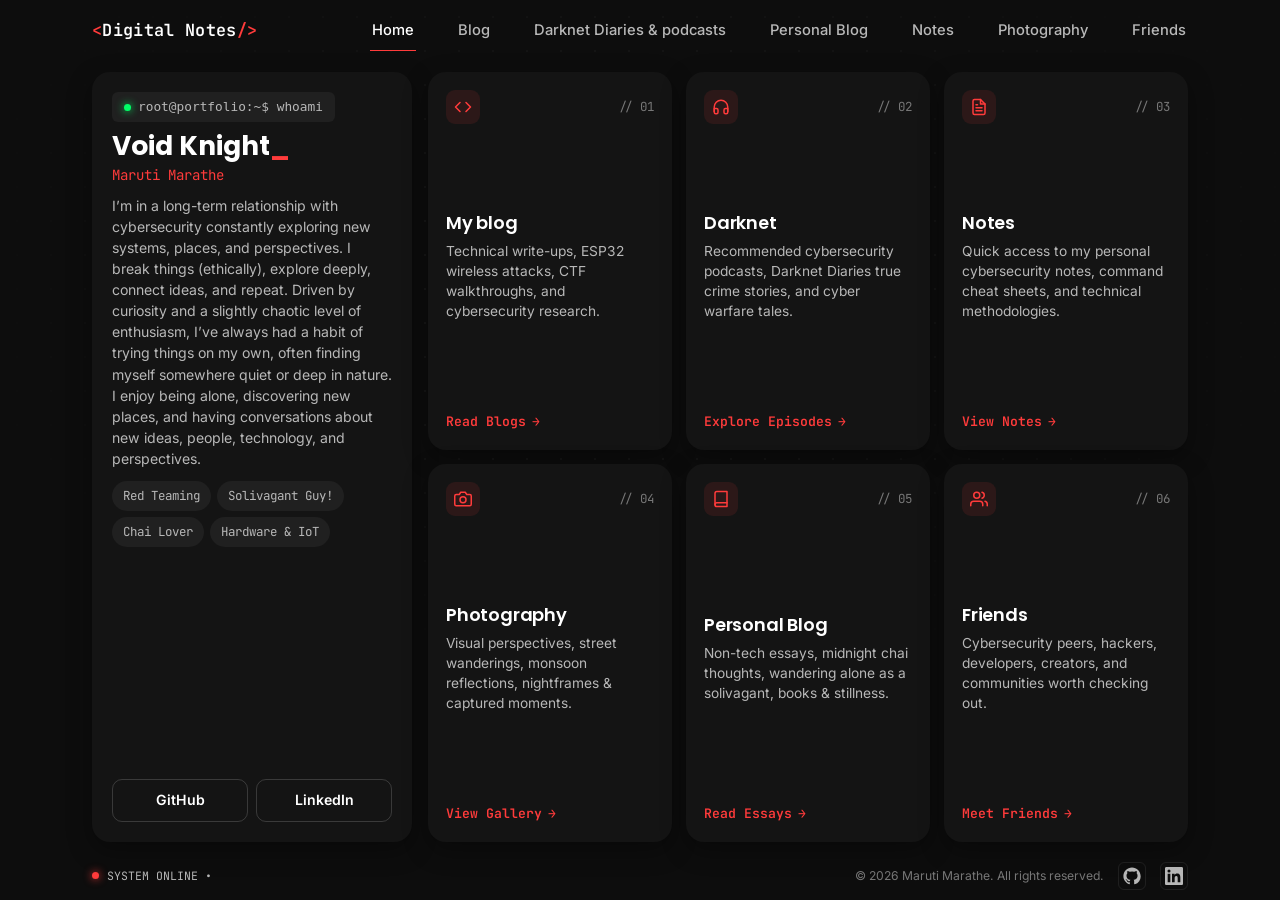
==== index.html @ 3e1dd5df "Initial portfolio" ====
<!DOCTYPE html>
<html lang="en">
<head>
  <meta charset="UTF-8">
  <meta name="viewport" content="width=device-width, initial-scale=1.0">
  <title>Digital Notes | Void Knight</title>
  <meta name="description" content="Personal portfolio & dashboard — cybersecurity, red teaming, IoT, photography, and essays.">

  <!-- Fonts -->
  <link rel="preconnect" href="https://fonts.googleapis.com">
  <link rel="preconnect" href="https://fonts.gstatic.com" crossorigin>
  <link href="https://fonts.googleapis.com/css2?family=Poppins:wght@500;600;700&family=Inter:wght@300;400;500;600;700&family=JetBrains+Mono:wght@400;500;600&display=swap" rel="stylesheet">

  <link rel="stylesheet" href="style.css">
</head>
<body class="dashboard-viewport">

  <!-- BACKGROUND SUBTLE PATTERN -->
  <div class="hero-grid-bg" aria-hidden="true"></div>

  <!-- ===================== NAVIGATION ===================== -->
  <header class="navbar" id="navbar">
    <div class="container nav-inner">
      <a href="index.html" class="logo">
        <span class="logo-bracket">&lt;</span>Digital Notes<span class="logo-bracket">/&gt;</span>
      </a>

      <button class="nav-toggle" id="navToggle" aria-label="Toggle navigation menu" aria-expanded="false" aria-controls="navLinks">
        <span></span>
        <span></span>
        <span></span>
      </button>

      <nav class="nav-links" id="navLinks">
        <a href="index.html" class="nav-link active">Home</a>
        <a href="Blog/blogs.html" class="nav-link">Blog</a>
        <a href="Blog/dark.html" class="nav-link">Darknet Diaries & podcasts</a>
        <a href="Blog/personal.html" class="nav-link">Personal Blog</a>
        <a href="Notes/notes.html" class="nav-link">Notes</a>
        <a href="Photography/photography.html" class="nav-link">Photography</a>
        <a href="Friends/friends.html" class="nav-link">Friends</a>
      </nav>
    </div>
  </header>

  <!-- ===================== MAIN CONTENT ===================== -->
  <main class="container dashboard-main-content">
    <div class="dashboard-grid">

      <!-- ===================== LEFT: ABOUT ME CARD ===================== -->
      <aside class="intro-card fade-in">
        <div class="intro-top">
          <div class="terminal-badge">
            <span class="status-dot"></span>
            <code>root@portfolio:~$ whoami</code>
          </div>
          <h1 class="intro-name">Void Knight<span class="cursor" aria-hidden="true">_</span></h1>
          <p class="intro-subtitle">Maruti Marathe</p>

          <p class="intro-bio">
          I’m in a long-term relationship with cybersecurity constantly exploring new systems, places, and perspectives. I break things (ethically), explore deeply, connect ideas, and repeat. Driven by curiosity and a slightly chaotic level of enthusiasm, I’ve always had a habit of trying things on my own, often finding myself somewhere quiet or deep in nature. I enjoy being alone, discovering new places, and having conversations about new ideas, people, technology, and perspectives.

          </p>

          <ul class="interest-tags" aria-label="Areas of interest">
            <li>Red Teaming</li>
            <li>Solivagant Guy!</li>
            <li>Chai Lover</li>
            <li>Hardware &amp; IoT</li>
          </ul>
        </div>

        <div class="intro-bottom">
          <div class="hero-buttons">
            <a href="https://github.com/V8night" target="_blank" rel="noopener noreferrer" class="btn btn-outline btn-small" aria-label="GitHub">
              GitHub
            </a>
            <a href="https://www.linkedin.com/in/maruti15/" target="_blank" rel="noopener noreferrer" class="btn btn-outline btn-small" aria-label="LinkedIn">
              LinkedIn
            </a>
          </div>
        </div>
      </aside>

      <!-- ===================== RIGHT: 6 BENTO CARDS ===================== -->
      <section class="bento-grid" aria-label="Dashboard sections">

        <!-- CARD 1: My blog -->
        <a href="Blog/blogs.html" class="bento-card fade-in">
          <div class="card-header-bar">
            <div class="card-icon-wrap">
              <svg viewBox="0 0 24 24" width="20" height="20" fill="none" stroke="currentColor" stroke-width="2" stroke-linecap="round" stroke-linejoin="round">
                <polyline points="16 18 22 12 16 6"></polyline>
                <polyline points="8 6 2 12 8 18"></polyline>
              </svg>
            </div>
            <span class="card-badge">// 01</span>
          </div>
          <div class="card-content-area">
            <h2 class="card-title">My blog</h2>
            <p class="card-desc">
              Technical write-ups, ESP32 wireless attacks, CTF walkthroughs, and cybersecurity research.
            </p>
          </div>
          <div class="card-action-bar">
            <span class="card-action-link">Read Blogs <span>&rarr;</span></span>
          </div>
        </a>

        <!-- CARD 2: Darknet -->
        <a href="Blog/dark.html" class="bento-card fade-in">
          <div class="card-header-bar">
            <div class="card-icon-wrap">
              <svg viewBox="0 0 24 24" width="20" height="20" fill="none" stroke="currentColor" stroke-width="2" stroke-linecap="round" stroke-linejoin="round">
                <path d="M3 18v-6a9 9 0 0 1 18 0v6"></path>
                <path d="M21 19a2 2 0 0 1-2 2h-1a2 2 0 0 1-2-2v-3a2 2 0 0 1 2-2h3zM3 19a2 2 0 0 0 2 2h1a2 2 0 0 0 2-2v-3a2 2 0 0 0-2-2H3z"></path>
              </svg>
            </div>
            <span class="card-badge">// 02</span>
          </div>
          <div class="card-content-area">
            <h2 class="card-title">Darknet</h2>
            <p class="card-desc">
              Recommended cybersecurity podcasts, Darknet Diaries true crime stories, and cyber warfare tales.
            </p>
          </div>
          <div class="card-action-bar">
            <span class="card-action-link">Explore Episodes <span>&rarr;</span></span>
          </div>
        </a>

        <!-- CARD 3: Notes -->
        <a href="Notes/notes.html" class="bento-card fade-in">
          <div class="card-header-bar">
            <div class="card-icon-wrap">
              <svg viewBox="0 0 24 24" width="20" height="20" fill="none" stroke="currentColor" stroke-width="2" stroke-linecap="round" stroke-linejoin="round">
                <path d="M14 2H6a2 2 0 0 0-2 2v16a2 2 0 0 0 2 2h12a2 2 0 0 0 2-2V8z"></path>
                <polyline points="14 2 14 8 20 8"></polyline>
                <line x1="16" y1="13" x2="8" y2="13"></line>
                <line x1="16" y1="17" x2="8" y2="17"></line>
                <polyline points="10 9 9 9 8 9"></polyline>
              </svg>
            </div>
            <span class="card-badge">// 03</span>
          </div>
          <div class="card-content-area">
            <h2 class="card-title">Notes</h2>
            <p class="card-desc">
              Quick access to my personal cybersecurity notes, command cheat sheets, and technical methodologies.
            </p>
          </div>
          <div class="card-action-bar">
            <span class="card-action-link">View Notes <span>&rarr;</span></span>
          </div>
        </a>

        <!-- CARD 4: My photo graphy page -->
        <a href="Photography/photography.html" class="bento-card fade-in">
          <div class="card-header-bar">
            <div class="card-icon-wrap">
              <svg viewBox="0 0 24 24" width="20" height="20" fill="none" stroke="currentColor" stroke-width="2" stroke-linecap="round" stroke-linejoin="round">
                <path d="M23 19a2 2 0 0 1-2 2H3a2 2 0 0 1-2-2V8a2 2 0 0 1 2-2h4l2-3h6l2 3h4a2 2 0 0 1 2 2z"></path>
                <circle cx="12" cy="13" r="4"></circle>
              </svg>
            </div>
            <span class="card-badge">// 04</span>
          </div>
          <div class="card-content-area">
            <h2 class="card-title">Photography</h2>
            <p class="card-desc">
              Visual perspectives, street wanderings, monsoon reflections, nightframes &amp; captured moments.
            </p>
          </div>
          <div class="card-action-bar">
            <span class="card-action-link">View Gallery <span>&rarr;</span></span>
          </div>
        </a>

        <!-- CARD 5: personal Blogs non tehc -->
        <a href="Blog/personal.html" class="bento-card fade-in">
          <div class="card-header-bar">
            <div class="card-icon-wrap">
              <svg viewBox="0 0 24 24" width="20" height="20" fill="none" stroke="currentColor" stroke-width="2" stroke-linecap="round" stroke-linejoin="round">
                <path d="M4 19.5A2.5 2.5 0 0 1 6.5 17H20"></path>
                <path d="M6.5 2H20v20H6.5A2.5 2.5 0 0 1 4 19.5v-15A2.5 2.5 0 0 1 6.5 2z"></path>
              </svg>
            </div>
            <span class="card-badge">// 05</span>
          </div>
          <div class="card-content-area">
            <h2 class="card-title">Personal Blog</h2>
            <p class="card-desc">
              Non-tech essays, midnight chai thoughts, wandering alone as a solivagant, books &amp; stillness.
            </p>
          </div>
          <div class="card-action-bar">
            <span class="card-action-link">Read Essays <span>&rarr;</span></span>
          </div>
        </a>

        <!-- CARD 6: Friends -->
        <a href="Friends/friends.html" class="bento-card fade-in">
          <div class="card-header-bar">
            <div class="card-icon-wrap">
              <svg viewBox="0 0 24 24" width="20" height="20" fill="none" stroke="currentColor" stroke-width="2" stroke-linecap="round" stroke-linejoin="round">
                <path d="M17 21v-2a4 4 0 0 0-4-4H5a4 4 0 0 0-4 4v2"></path>
                <circle cx="9" cy="7" r="4"></circle>
                <path d="M23 21v-2a4 4 0 0 0-3-3.87"></path>
                <path d="M16 3.13a4 4 0 0 1 0 7.75"></path>
              </svg>
            </div>
            <span class="card-badge">// 06</span>
          </div>
          <div class="card-content-area">
            <h2 class="card-title">Friends</h2>
            <p class="card-desc">
              Cybersecurity peers, hackers, developers, creators, and communities worth checking out.
            </p>
          </div>
          <div class="card-action-bar">
            <span class="card-action-link">Meet Friends <span>&rarr;</span></span>
          </div>
        </a>

      </section>

    </div>
  </main>

  <!-- ===================== FOOTER ===================== -->
  <footer class="footer">
    <div class="container footer-inner">
      <div class="footer-status-left">
        <span class="status-indicator"></span>
        <span class="status-text">SYSTEM ONLINE &bull; </span>
      </div>

      <div class="footer-status-right">
        <p class="footer-copy">&copy; <span id="year"></span> Maruti Marathe. All rights reserved.</p>
        <div class="footer-socials">
          <a href="https://github.com/V8night" target="_blank" rel="noopener noreferrer" class="social-icon" aria-label="GitHub">
            <svg viewBox="0 0 24 24" width="18" height="18" fill="currentColor" aria-hidden="true">
              <path d="M12 .5C5.73.5.5 5.73.5 12c0 5.09 3.29 9.4 7.86 10.93.58.1.79-.25.79-.56 0-.28-.01-1.02-.02-2-3.2.7-3.88-1.54-3.88-1.54-.53-1.33-1.29-1.68-1.29-1.68-1.05-.72.08-.71.08-.71 1.17.08 1.78 1.2 1.78 1.2 1.03 1.77 2.71 1.26 3.37.96.1-.75.4-1.26.73-1.55-2.56-.29-5.25-1.28-5.25-5.69 0-1.26.45-2.29 1.18-3.09-.12-.29-.51-1.46.11-3.05 0 0 .97-.31 3.18 1.18a11 11 0 0 1 5.79 0c2.2-1.49 3.17-1.18 3.17-1.18.63 1.59.24 2.76.12 3.05.74.8 1.18 1.83 1.18 3.09 0 4.42-2.7 5.4-5.27 5.68.42.36.78 1.08.78 2.17 0 1.57-.01 2.83-.01 3.22 0 .31.21.67.8.56A10.51 10.51 0 0 0 23.5 12C23.5 5.73 18.27.5 12 .5z"/>
            </svg>
          </a>
          <a href="https://www.linkedin.com/in/maruti15/" target="_blank" rel="noopener noreferrer" class="social-icon" aria-label="LinkedIn">
            <svg viewBox="0 0 24 24" width="18" height="18" fill="currentColor" aria-hidden="true">
              <path d="M20.45 20.45h-3.55v-5.57c0-1.33-.02-3.04-1.85-3.04-1.86 0-2.15 1.45-2.15 2.94v5.67H9.35V9h3.41v1.56h.05c.47-.9 1.63-1.85 3.36-1.85 3.6 0 4.27 2.37 4.27 5.45v6.29zM5.34 7.43a2.06 2.06 0 1 1 0-4.12 2.06 2.06 0 0 1 0 4.12zM7.12 20.45H3.56V9h3.56v11.45zM22.22 0H1.77C.79 0 0 .77 0 1.73v20.54C0 23.23.79 24 1.77 24h20.45c.98 0 1.78-.77 1.78-1.73V1.73C24 .77 23.2 0 22.22 0z"/>
            </svg>
          </a>
        </div>
      </div>
    </div>
  </footer>

  <script src="script.js"></script>
</body>
</html>
---- style.css ----
/* =========================================================
   VOIDSEC PORTFOLIO
   Main stylesheet
========================================================= */

:root {
  --bg: #0d0d0d;
  --bg-secondary: #151515;
  --bg-card: #181818;

  --accent: #ff3b3b;
  --accent-soft: rgba(255, 59, 59, 0.14);

  --text: #ffffff;
  --text-secondary: #b8b8b8;
  --text-muted: #777777;

  --border: rgba(255, 255, 255, 0.08);
  --border-strong: rgba(255, 255, 255, 0.16);

  --font-display: "Poppins", sans-serif;
  --font-body: "Inter", -apple-system, BlinkMacSystemFont, "Segoe UI", Roboto, sans-serif;
  --font-mono: "JetBrains Mono", monospace;

  --radius-sm: 10px;
  --radius-md: 14px;
  --radius-lg: 18px;

  --container-width: 1160px;

  --transition: 300ms cubic-bezier(0.4, 0, 0.2, 1);

  --shadow-soft: 0 10px 40px rgba(0, 0, 0, 0.45);
}


/* =========================================================
   RESET
========================================================= */

* {
  box-sizing: border-box;
  margin: 0;
  padding: 0;
}

html {
  scroll-behavior: smooth;
}

body {
  min-height: 100vh;

  background: var(--bg);
  color: var(--text);

  font-family: var(--font-body);
  line-height: 1.6;

  -webkit-font-smoothing: antialiased;
  overflow-x: hidden;
}

img {
  display: block;
  max-width: 100%;
}

a {
  color: inherit;
  text-decoration: none;
}

button {
  font: inherit;
}

ul {
  list-style: none;
}

::selection {
  background: var(--accent);
  color: #ffffff;
}


/* =========================================================
   CONTAINER
========================================================= */

.container {
  width: 100%;
  max-width: var(--container-width);

  margin: 0 auto;
  padding: 0 32px;
}


/* =========================================================
   FOCUS
========================================================= */

:focus-visible {
  outline: 2px solid var(--accent);
  outline-offset: 3px;
}


/* =========================================================
   FADE IN
========================================================= */

.fade-in {
  opacity: 0;
  transform: translateY(24px);

  transition:
    opacity 700ms ease,
    transform 700ms ease;
}

.fade-in.visible {
  opacity: 1;
  transform: translateY(0);
}


/* =========================================================
   BUTTONS
========================================================= */

.btn {
  display: inline-flex;

  align-items: center;
  justify-content: center;

  gap: 8px;

  padding: 13px 26px;

  border: 1px solid transparent;
  border-radius: var(--radius-sm);

  font-family: var(--font-body);
  font-size: 0.95rem;
  font-weight: 600;

  cursor: pointer;
  white-space: nowrap;

  transition:
    transform var(--transition),
    background var(--transition),
    border-color var(--transition),
    color var(--transition),
    box-shadow var(--transition);
}

.btn-primary {
  background: var(--accent);
  color: #ffffff;
}

.btn-primary:hover {
  transform: translateY(-2px);

  box-shadow:
    0 6px 24px rgba(255, 59, 59, 0.45),
    0 0 24px rgba(255, 59, 59, 0.20);
}

.btn-outline {
  background: transparent;
  color: var(--text);

  border-color: var(--border-strong);
}

.btn-outline:hover {
  color: var(--accent);
  border-color: var(--accent);

  transform: translateY(-2px);

  box-shadow: 0 0 18px rgba(255, 59, 59, 0.18);
}

.btn-large {
  padding: 16px 34px;
  font-size: 1rem;
}

.btn-small {
  padding: 9px 18px;
  font-size: 0.85rem;
}


/* =========================================================
   NAVBAR
========================================================= */

.navbar {
  position: fixed;

  top: 0;
  left: 0;

  width: 100%;

  z-index: 1000;

  background: transparent;

  border-bottom: 1px solid transparent;

  transition:
    background var(--transition),
    border-color var(--transition),
    backdrop-filter var(--transition);
}

.navbar.scrolled {
  background: rgba(13, 13, 13, 0.85);

  backdrop-filter: blur(14px) saturate(140%);
  -webkit-backdrop-filter: blur(14px) saturate(140%);

  border-bottom: none;
}

.nav-inner {
  width: 100%;
  max-width: var(--container-width);

  margin: 0 auto;

  padding: 13px 32px;

  display: flex;
  align-items: center;
  justify-content: space-between;
}

.logo {
  font-family: var(--font-mono);

  font-size: 1.05rem;
  font-weight: 600;

  letter-spacing: 0.02em;
}

.logo-bracket {
  color: var(--accent);
}

.nav-links {
  display: flex;
  align-items: center;

  gap: 40px;
}

.nav-link {
  position: relative;

  padding: 6px 2px;

  color: var(--text-secondary);

  font-size: 0.92rem;
  font-weight: 500;

  transition: color var(--transition);
}

.nav-link::after {
  content: "";

  position: absolute;

  left: 0;
  bottom: -2px;

  width: 0;
  height: 1px;

  background: var(--accent);

  transition: width var(--transition);
}

.nav-link:hover,
.nav-link.active {
  color: var(--text);
}

.nav-link:hover::after,
.nav-link.active::after {
  width: 100%;
}


/* =========================================================
   MOBILE NAVIGATION
========================================================= */

.nav-toggle {
  display: none;

  width: 36px;
  height: 36px;

  flex-direction: column;
  align-items: center;
  justify-content: center;

  gap: 5px;

  background: transparent;

  border: 1px solid var(--border);
  border-radius: 8px;

  cursor: pointer;
}

.nav-toggle span {
  width: 16px;
  height: 2px;

  background: var(--text);

  transition:
    transform var(--transition),
    opacity var(--transition);
}

.nav-toggle.open span:nth-child(1) {
  transform: translateY(7px) rotate(45deg);
}

.nav-toggle.open span:nth-child(2) {
  opacity: 0;
}

.nav-toggle.open span:nth-child(3) {
  transform: translateY(-7px) rotate(-45deg);
}


/* =========================================================
   HERO
========================================================= */

.hero {
  position: relative;

  min-height: 100vh;

  display: flex;
  align-items: center;

  padding: 140px 0 100px;

  overflow: hidden;
}

.hero-grid-bg {
  position: absolute;

  inset: 0;

  background-image:
    radial-gradient(
      var(--border) 1px,
      transparent 1px
    );

  background-size: 34px 34px;

  mask-image:
    radial-gradient(
      ellipse 70% 60% at 50% 30%,
      black 20%,
      transparent 80%
    );

  opacity: 0.6;

  pointer-events: none;
}

.hero-inner {
  position: relative;

  display: grid;

  grid-template-columns: 1.1fr 0.9fr;

  align-items: center;

  gap: 64px;
}

.eyebrow {
  margin-bottom: 18px;

  color: var(--accent);

  font-family: var(--font-mono);
  font-size: 0.9rem;

  letter-spacing: 0.04em;
}

.hero-name {
  margin-bottom: 22px;

  font-family: var(--font-display);

  font-size: clamp(2.4rem, 5vw, 3.6rem);

  font-weight: 700;

  line-height: 1.1;
}

.cursor {
  display: inline-block;

  color: var(--accent);

  animation: blink 1s steps(1) infinite;
}

@keyframes blink {
  0%,
  49% {
    opacity: 1;
  }

  50%,
  100% {
    opacity: 0;
  }
}

.hero-about {
  max-width: 560px;

  margin-bottom: 30px;

  color: var(--text-secondary);

  font-size: 1.05rem;
}

.interest-tags {
  display: flex;

  flex-wrap: wrap;

  gap: 10px;

  margin-bottom: 38px;
}

.interest-tags li {
  padding: 7px 14px;

  background: var(--bg-secondary);

  border: 1px solid var(--border);
  border-radius: 999px;

  color: var(--text-secondary);

  font-family: var(--font-mono);
  font-size: 0.8rem;

  transition:
    border-color var(--transition),
    color var(--transition),
    transform var(--transition);
}

.interest-tags li:hover {
  color: var(--text);

  border-color: var(--accent);

  transform: translateY(-2px);
}

.hero-buttons {
  display: flex;

  flex-wrap: wrap;

  gap: 14px;
}


/* =========================================================
   PROFILE CARD
========================================================= */

.profile-card {
  position: relative;

  width: 100%;

  aspect-ratio: 4 / 5;

  overflow: hidden;

  background: var(--bg-secondary);

  border: 1px solid var(--border);
  border-radius: var(--radius-lg);

  box-shadow: var(--shadow-soft);
}

.profile-img {
  width: 100%;
  height: 100%;

  object-fit: cover;

  transition: transform 500ms ease;
}

.profile-card:hover .profile-img {
  transform: scale(1.06);
}

.profile-overlay {
  position: absolute;

  inset: 0;

  display: flex;

  align-items: flex-end;
  justify-content: center;

  padding-bottom: 40px;

  background:
    linear-gradient(
      180deg,
      rgba(13, 13, 13, 0) 30%,
      rgba(13, 13, 13, 0.88) 100%
    );

  opacity: 0;

  transition: opacity var(--transition);
}

.profile-card:hover .profile-overlay {
  opacity: 1;
}

.profile-overlay .btn {
  transform: translateY(12px);

  transition: transform var(--transition);
}

.profile-card:hover .profile-overlay .btn {
  transform: translateY(0);
}

.profile-frame-tag {
  position: absolute;

  top: 16px;
  left: 16px;

  padding: 5px 10px;

  background: rgba(13, 13, 13, 0.6);

  border: 1px solid var(--border);
  border-radius: 6px;

  color: var(--text-secondary);

  font-family: var(--font-mono);
  font-size: 0.72rem;

  backdrop-filter: blur(6px);
}


/* =========================================================
   SECTIONS
========================================================= */

.section {
  padding: 120px 0;

  border-top: 1px solid var(--border);
}

.section-eyebrow {
  margin-bottom: 12px;

  color: var(--accent);

  font-family: var(--font-mono);

  font-size: 0.85rem;
}

.section-heading {
  margin-bottom: 12px;

  font-family: var(--font-display);

  font-size: clamp(1.9rem, 3.4vw, 2.6rem);

  font-weight: 600;

  line-height: 1.2;
}

.section-subtitle {
  max-width: 560px;

  margin-bottom: 56px;

  color: var(--text-secondary);

  font-size: 1.02rem;
}


/* =========================================================
   CARD GRID
========================================================= */

.card-grid {
  display: grid;

  gap: 26px;
}

.card-grid.two-col {
  grid-template-columns: repeat(2, 1fr);
}


/* =========================================================
   BLOG CARDS
========================================================= */

.card {
  padding: 36px;

  background:
    linear-gradient(
      160deg,
      var(--bg-secondary),
      rgba(21, 21, 21, 0.6)
    );

  border: 1px solid var(--border);
  border-radius: var(--radius-lg);

  backdrop-filter: blur(10px);

  transition:
    transform var(--transition),
    border-color var(--transition),
    box-shadow var(--transition);
}

.card:hover {
  transform: translateY(-6px);

  border-color: var(--border-strong);

  box-shadow: var(--shadow-soft);
}

.card-body {
  display: flex;

  flex-direction: column;

  align-items: flex-start;
}

.card-title {
  margin-bottom: 14px;

  font-family: var(--font-display);

  font-size: 1.3rem;
  font-weight: 600;
}

.card-desc {
  margin-bottom: 26px;

  color: var(--text-secondary);
}

.card-desc.large {
  max-width: 460px;

  font-size: 1.05rem;
}


/* =========================================================
   NOTES
========================================================= */

.notes-card {
  display: flex;

  align-items: center;
  justify-content: space-between;

  flex-wrap: wrap;

  gap: 40px;

  padding: 52px;

  background:
    linear-gradient(
      135deg,
      var(--bg-secondary),
      rgba(255, 59, 59, 0.06)
    );

  border: 1px solid var(--border);
  border-radius: var(--radius-lg);

  transition:
    border-color var(--transition),
    transform var(--transition);
}

.notes-card:hover {
  border-color: var(--border-strong);

  transform: translateY(-4px);
}

.notes-card-text {
  flex: 1;
}

.notes-mono {
  margin-bottom: 14px;

  color: var(--accent);

  font-family: var(--font-mono);

  font-size: 0.85rem;
}


/* =========================================================
   FRIENDS
========================================================= */

.friends-grid {
  display: grid;
  grid-template-columns: repeat(5, minmax(0, 1fr));
  gap: 16px;
}

.friend-card {
  display: flex;
  flex-direction: column;
  align-items: center;
  padding: 32px 24px;
  text-align: center;
  background: var(--bg-secondary);
  border: 1px solid var(--border);
  border-radius: var(--radius-lg);
  transition:
    transform var(--transition),
    border-color var(--transition),
    box-shadow var(--transition);
}

.friend-card:hover {
  transform: translateY(-6px);
  border-color: var(--accent);
  box-shadow:
    0 10px 30px rgba(255, 59, 59, 0.12);
}

.friend-avatar {
  width: 92px;
  height: 92px;
  margin: 0 auto 18px;
  object-fit: cover;
  border: 2px solid var(--border);
  border-radius: 50%;
  transition: transform var(--transition);
}

.friend-card:hover .friend-avatar {
  transform: scale(1.08);
}

.friend-name {
  margin-bottom: 8px;
  font-family: var(--font-display);
  font-size: 1.1rem;
  font-weight: 600;
}

.friend-desc {
  flex-grow: 1;
  min-height: 48px;
  margin-bottom: 24px;
  color: var(--text-secondary);
  font-size: 0.88rem;
  line-height: 1.5;
}

.friend-card .btn {
  margin-top: auto;
  border-radius: 999px;
  border: 1px solid var(--accent);
  color: var(--accent);
  padding: 8px 24px;
  font-size: 0.88rem;
  transition:
    background var(--transition),
    color var(--transition),
    transform var(--transition),
    box-shadow var(--transition);
}

.friend-card .btn:hover {
  background: var(--accent);
  color: #ffffff;
  transform: translateY(-2px);
  box-shadow: 0 4px 18px rgba(255, 59, 59, 0.35);
}


/* =========================================================
   FOOTER
========================================================= */

.footer {
  padding: 36px 0;
  border-top: none;
}

.footer-inner {
  display: flex;

  align-items: center;
  justify-content: space-between;

  flex-wrap: wrap;

  gap: 16px;
}

.footer-copy {
  color: var(--text-secondary);

  font-family: var(--font-mono);

  font-size: 0.85rem;
}

.footer-socials {
  display: flex;

  gap: 14px;
}

.social-icon {
  width: 38px;
  height: 38px;

  display: flex;

  align-items: center;
  justify-content: center;

  color: var(--text-secondary);

  border: 1px solid var(--border);
  border-radius: 50%;

  transition:
    color var(--transition),
    border-color var(--transition),
    transform var(--transition);
}

.social-icon:hover {
  color: var(--accent);

  border-color: var(--accent);

  transform: translateY(-3px);
}


/* =========================================================
   SCROLL TO TOP
========================================================= */

.scroll-top-btn {
  position: fixed;

  right: 24px;
  bottom: 24px;

  width: 44px;
  height: 44px;

  display: flex;

  align-items: center;
  justify-content: center;

  z-index: 900;

  background: rgba(21, 21, 21, 0.85);

  border: 1px solid var(--border);
  border-radius: 50%;

  color: var(--text);

  cursor: pointer;

  opacity: 0;
  visibility: hidden;

  transform: translateY(10px);

  backdrop-filter: blur(8px);

  transition:
    opacity var(--transition),
    visibility var(--transition),
    transform var(--transition),
    border-color var(--transition),
    color var(--transition);
}

.scroll-top-btn.show {
  opacity: 1;

  visibility: visible;

  transform: translateY(0);
}

.scroll-top-btn:hover {
  color: var(--accent);

  border-color: var(--accent);
}


/* =========================================================
   RESPONSIVE
========================================================= */

@media (max-width: 960px) {

  .hero-inner {
    grid-template-columns: 1fr;

    gap: 50px;
  }

  .hero-right {
    order: -1;

    width: 100%;
    max-width: 380px;

    margin: 0 auto;
  }

  .card-grid.two-col {
    grid-template-columns: 1fr;
  }

  .friends-grid {
    grid-template-columns: repeat(2, minmax(0, 1fr));
  }
}


/* =========================================================
   TABLET / MOBILE NAV
========================================================= */

@media (max-width: 720px) {

  .nav-toggle {
    display: flex;
  }

  .nav-links {
    position: absolute;

    top: 100%;
    left: 0;
    right: 0;

    display: flex;

    flex-direction: column;
    align-items: flex-start;

    gap: 0;

    max-height: 0;

    overflow: hidden;

    background: rgba(13, 13, 13, 0.96);

    border-bottom: 1px solid var(--border);

    backdrop-filter: blur(14px);

    transition: max-height var(--transition);
  }

  .nav-links.open {
    max-height: 420px;
  }

  .nav-links li {
    width: 100%;
  }

  .nav-link {
    display: block;

    width: 100%;

    padding: 16px 32px;
  }

  .nav-link::after {
    display: none;
  }

  .section {
    padding: 90px 0;
  }

  .notes-card {
    padding: 36px 26px;

    flex-direction: column;

    align-items: flex-start;
  }

  .friends-grid {
    grid-template-columns: repeat(2, minmax(0, 1fr));
  }
}


/* =========================================================
   SMALL MOBILE
========================================================= */

@media (max-width: 560px) {

  .container {
    padding: 0 20px;
  }

  .nav-inner {
    padding: 16px 20px;
  }

  .hero {
    padding: 120px 0 70px;
  }

  .hero-name {
    font-size: 2.4rem;
  }

  .hero-about {
    font-size: 0.98rem;
  }

  .hero-buttons {
    flex-direction: column;

    align-items: stretch;
  }

  .hero-buttons .btn {
    width: 100%;
  }

  .card {
    padding: 28px 22px;
  }

  .notes-card {
    padding: 30px 22px;
  }

  .friends-grid {
    grid-template-columns: 1fr;
  }

  .friend-card {
    width: 100%;
  }

  .footer-inner {
    flex-direction: column;

    align-items: flex-start;
  }
}


/* =========================================================
   REDUCED MOTION
========================================================= */

@media (prefers-reduced-motion: reduce) {

  *,
  *::before,
  *::after {
    animation-duration: 0.001ms !important;

    animation-iteration-count: 1 !important;

    transition-duration: 0.001ms !important;

    scroll-behavior: auto !important;
  }

}

/* =========================================================
   DASHBOARD & BENTO GRID (SINGLE-PAGE VIEWPORT)
========================================================= */

body.dashboard-viewport {
  min-height: 100vh;
  min-height: 100dvh;
  display: flex;
  flex-direction: column;
  overflow-x: hidden;
}

.dashboard-main-content {
  flex: 1 1 auto;
  min-height: 0;
  padding-top: 72px;
  padding-bottom: 12px;
  display: flex;
  flex-direction: column;
  justify-content: center;
}

.dashboard-grid {
  display: grid;
  grid-template-columns: 320px 1fr;
  gap: 16px;
  align-items: stretch;
  flex: 1 1 auto;
  min-height: 0;
}

/* INTRO CARD (LEFT) - NO BORDER */
.intro-card {
  background: #141414;
  border: none;
  border-radius: var(--radius-lg);
  padding: 20px 20px;
  display: flex;
  flex-direction: column;
  justify-content: space-between;
  gap: 10px;
  position: relative;
  overflow: hidden;
  box-shadow: 0 8px 24px rgba(0, 0, 0, 0.35);
  height: 100%;
  min-height: 0;
}

.terminal-badge {
  display: inline-flex;
  align-items: center;
  gap: 7px;
  background: rgba(255, 255, 255, 0.05);
  border: none;
  border-radius: 6px;
  padding: 5px 12px;
  font-family: var(--font-mono);
  font-size: 0.8rem;
  color: var(--text-secondary);
  margin-bottom: 8px;
}

.status-dot {
  width: 7px;
  height: 7px;
  border-radius: 50%;
  background: #00ff66;
  box-shadow: 0 0 8px #00ff66;
}

.intro-name {
  font-family: var(--font-display);
  font-size: 1.65rem;
  font-weight: 700;
  line-height: 1.2;
  margin-bottom: 2px;
}

.intro-subtitle {
  color: var(--accent);
  font-family: var(--font-mono);
  font-size: 0.88rem;
  margin-bottom: 8px;
}

.intro-bio {
  font-family: var(--font-body);
  color: var(--text-secondary);
  font-size: 0.88rem;
  line-height: 1.5;
  margin-bottom: 12px;
}

.intro-card .interest-tags {
  display: flex;
  flex-wrap: wrap;
  gap: 6px;
  margin-bottom: 8px;
}

.intro-card .interest-tags li {
  padding: 5px 11px;
  background: rgba(255, 255, 255, 0.05);
  border: none;
  border-radius: 999px;
  font-size: 0.78rem;
  font-family: var(--font-mono);
  color: var(--text-secondary);
  transition: var(--transition);
}

.intro-card .interest-tags li:hover {
  background: rgba(255, 255, 255, 0.1);
  color: #ffffff;
}

.intro-card .hero-buttons {
  display: flex;
  flex-wrap: wrap;
  gap: 8px;
}

.intro-card .hero-buttons .btn {
  flex: 1 1 calc(50% - 4px);
  min-width: 80px;
  font-size: 0.88rem;
  font-weight: 600;
  padding: 9px 12px;
}

.intro-card .hero-buttons .btn.btn-primary {
  flex: 1 1 100%;
  width: 100%;
}

/* BENTO GRID (RIGHT: 2x3) - NO BORDER */
.bento-grid {
  display: grid;
  grid-template-columns: repeat(3, 1fr);
  grid-template-rows: repeat(2, 1fr);
  gap: 14px;
  height: 100%;
  min-height: 0;
}

.bento-card {
  background: #141414;
  border: none;
  border-radius: var(--radius-lg);
  padding: 18px 18px;
  display: flex;
  flex-direction: column;
  justify-content: space-between;
  transition:
    transform var(--transition),
    background var(--transition),
    box-shadow var(--transition);
  text-decoration: none;
  color: inherit;
  cursor: pointer;
  position: relative;
  overflow: hidden;
  box-shadow: 0 8px 24px rgba(0, 0, 0, 0.35);
  height: 100%;
  min-height: 0;
}

.bento-card:hover {
  transform: translateY(-4px);
  background: #1c1c1c;
  box-shadow:
    0 14px 30px rgba(0, 0, 0, 0.55),
    0 4px 14px rgba(255, 59, 59, 0.12);
}

.card-header-bar {
  display: flex;
  justify-content: space-between;
  align-items: center;
  margin-bottom: 8px;
}

.card-icon-wrap {
  width: 34px;
  height: 34px;
  border-radius: 9px;
  background: rgba(255, 59, 59, 0.1);
  border: none;
  display: flex;
  align-items: center;
  justify-content: center;
  color: var(--accent);
  transition: var(--transition);
}

.card-icon-wrap svg {
  width: 18px;
  height: 18px;
}

.bento-card:hover .card-icon-wrap {
  background: var(--accent);
  color: #ffffff;
  transform: scale(1.05);
  box-shadow: 0 3px 12px rgba(255, 59, 59, 0.4);
}

.card-badge {
  font-family: var(--font-mono);
  font-size: 0.78rem;
  color: var(--text-muted);
}

.card-content-area {
  flex-grow: 1;
  display: flex;
  flex-direction: column;
  justify-content: center;
  min-height: 0;
}

.card-title {
  font-family: var(--font-display);
  font-size: 1.12rem;
  font-weight: 600;
  margin-bottom: 4px;
  color: var(--text);
  letter-spacing: -0.2px;
}

.card-desc {
  font-family: var(--font-body);
  font-size: 0.86rem;
  color: var(--text-secondary);
  line-height: 1.45;
  margin-bottom: 8px;
}

.card-action-bar {
  display: flex;
  align-items: center;
  padding-top: 4px;
  border: none;
}

.card-action-link {
  font-family: var(--font-mono);
  font-size: 0.82rem;
  font-weight: 600;
  color: var(--accent);
  display: inline-flex;
  align-items: center;
  gap: 6px;
}

.card-action-link span {
  transition: transform var(--transition);
  display: inline-block;
}

.bento-card:hover .card-action-link span {
  transform: translateX(4px);
}

/* FOOTER STATUS STYLES (COMPACT FOR SINGLE PAGE) */
.footer {
  padding: 8px 0 10px;
  flex-shrink: 0;
  border-top: none;
}

.footer-inner {
  display: flex;
  align-items: center;
  justify-content: space-between;
  flex-wrap: wrap;
  gap: 10px;
}

.footer-status-left {
  display: flex;
  align-items: center;
  gap: 8px;
  font-family: var(--font-mono);
  font-size: 0.72rem;
  color: var(--text-secondary);
  flex-wrap: wrap;
}

.status-indicator {
  width: 7px;
  height: 7px;
  border-radius: 50%;
  background: var(--accent);
  box-shadow: 0 0 8px var(--accent);
  flex-shrink: 0;
}

.footer-status-right {
  display: flex;
  align-items: center;
  gap: 14px;
}

.footer-status-right .footer-copy {
  font-family: var(--font-body);
  font-size: 0.76rem;
  color: var(--text-muted);
}

.social-icon {
  width: 28px;
  height: 28px;
  display: inline-flex;
  align-items: center;
  justify-content: center;
  border-radius: 6px;
  border: 1px solid var(--border);
  color: var(--text-secondary);
  transition: var(--transition);
}

.social-icon:hover {
  color: var(--accent);
  border-color: var(--accent);
  box-shadow: 0 0 12px rgba(255, 59, 59, 0.2);
}

/* RESPONSIVE DASHBOARD */
@media (max-height: 600px), (max-width: 1024px) {
  body.dashboard-viewport {
    height: auto;
    min-height: 100vh;
    min-height: 100dvh;
    overflow-y: auto;
    overflow-x: hidden;
  }
  .dashboard-main-content {
    min-height: auto;
    padding-top: 80px;
    padding-bottom: 24px;
  }
  .dashboard-grid {
    height: auto;
    max-height: none;
    grid-template-columns: 280px 1fr;
    gap: 16px;
  }
  .bento-grid {
    height: auto;
    grid-template-columns: repeat(2, 1fr);
    grid-template-rows: auto;
    gap: 14px;
  }
  .intro-card,
  .bento-card {
    height: auto;
    min-height: 170px;
  }
}

@media (max-width: 860px) {
  .dashboard-main-content {
    padding-top: 80px;
  }
  .dashboard-grid {
    grid-template-columns: 1fr;
  }
  .bento-grid {
    grid-template-columns: repeat(2, 1fr);
  }
}

@media (max-width: 600px) {
  .bento-grid {
    grid-template-columns: 1fr;
  }
  .footer-inner {
    flex-direction: column;
    align-items: flex-start;
    gap: 8px;
  }
  .footer-status-right {
    flex-direction: column;
    align-items: flex-start;
    gap: 8px;
    width: 100%;
  }
  .intro-card .hero-buttons {
    flex-direction: column;
  }
  .intro-card .hero-buttons .btn {
    width: 100%;
  }
}
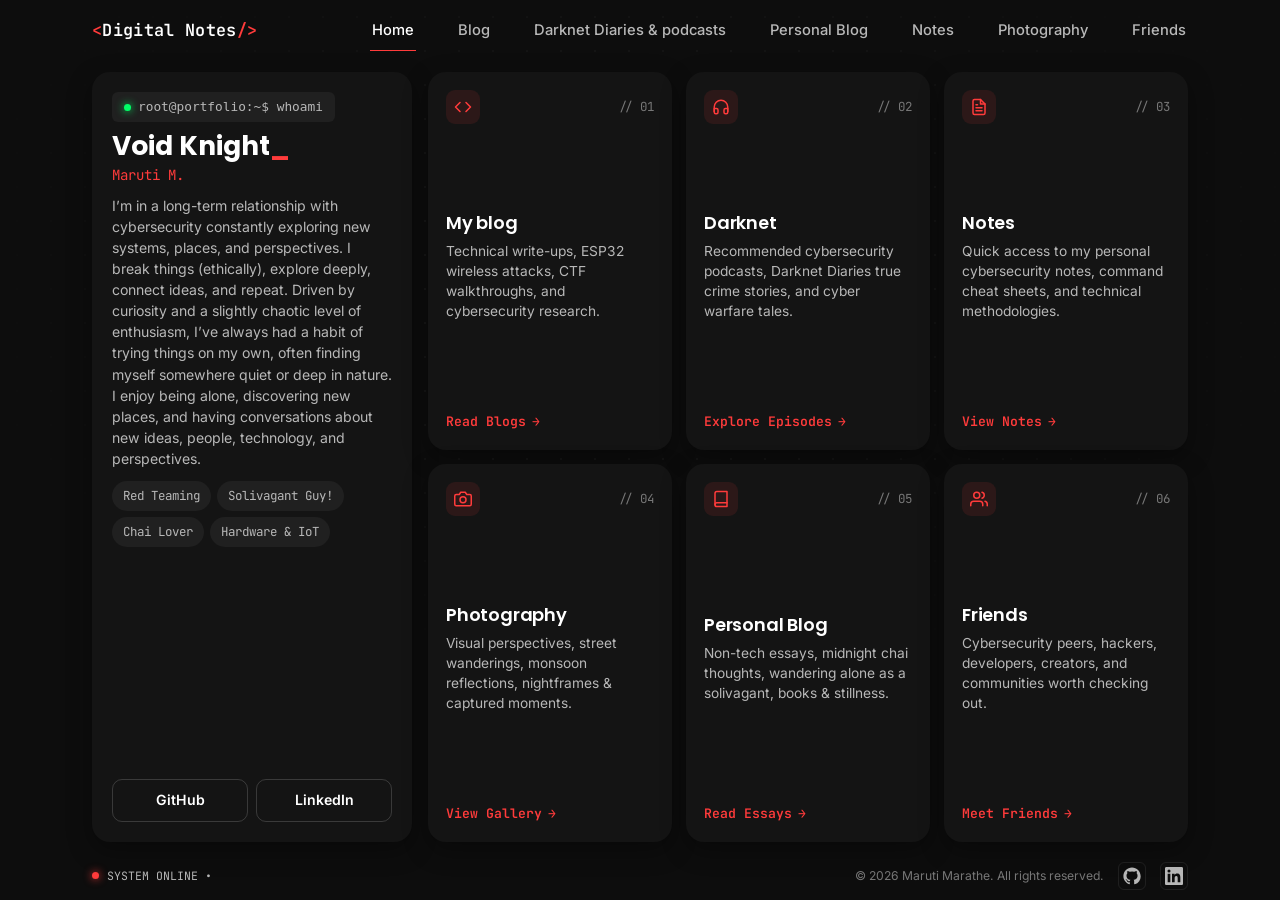
==== commit bf6c78b5: "Update name in index page" ====
--- a/index.html
+++ b/index.html
@@ -55,7 +55,7 @@
             <code>root@portfolio:~$ whoami</code>
           </div>
           <h1 class="intro-name">Void Knight<span class="cursor" aria-hidden="true">_</span></h1>
-          <p class="intro-subtitle">Maruti Marathe</p>
+          <p class="intro-subtitle">Maruti M.</p>
 
           <p class="intro-bio">
           I’m in a long-term relationship with cybersecurity constantly exploring new systems, places, and perspectives. I break things (ethically), explore deeply, connect ideas, and repeat. Driven by curiosity and a slightly chaotic level of enthusiasm, I’ve always had a habit of trying things on my own, often finding myself somewhere quiet or deep in nature. I enjoy being alone, discovering new places, and having conversations about new ideas, people, technology, and perspectives.
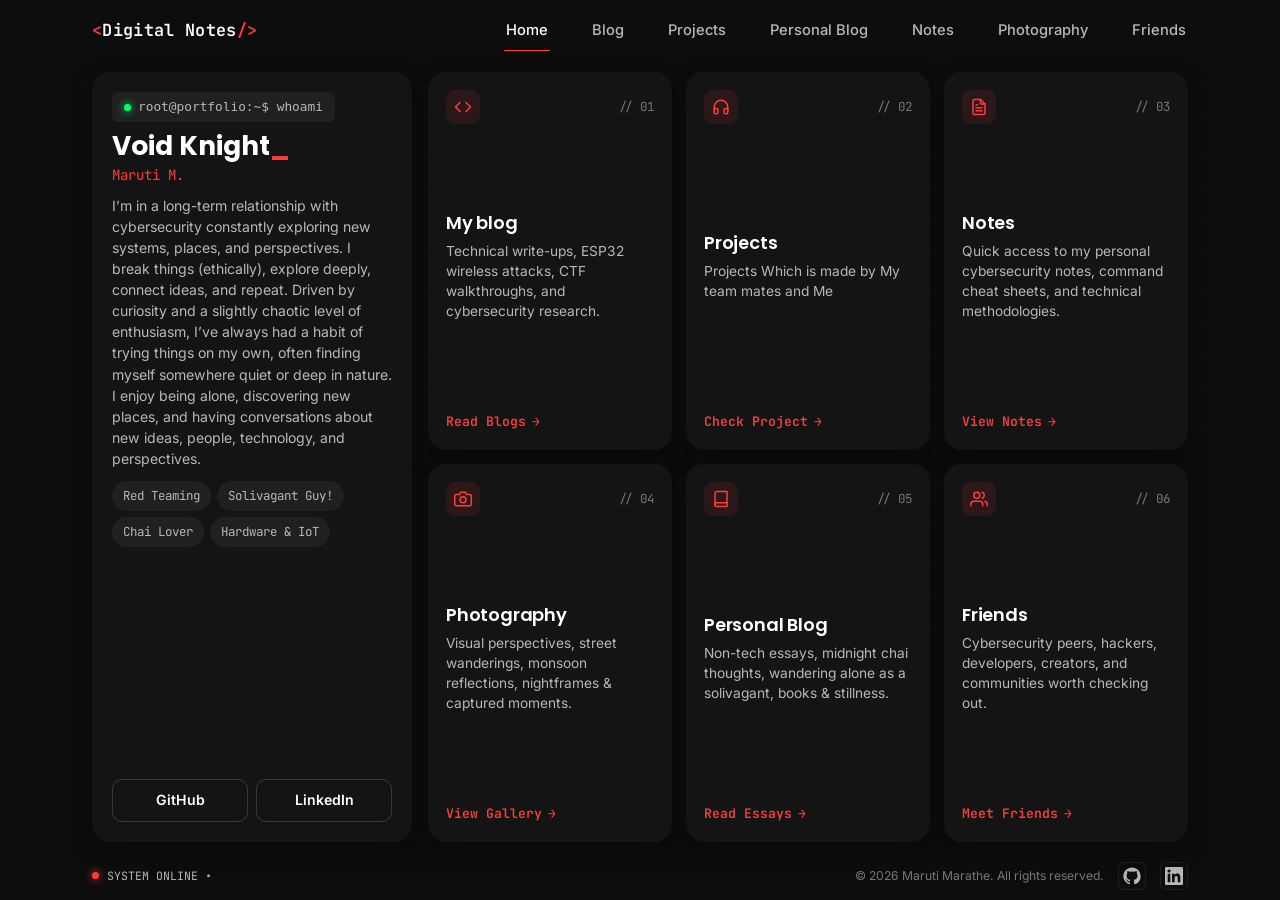
==== commit 053130fb: "Update project" ====
--- a/index.html
+++ b/index.html
@@ -34,7 +34,7 @@
       <nav class="nav-links" id="navLinks">
         <a href="index.html" class="nav-link active">Home</a>
         <a href="Blog/blogs.html" class="nav-link">Blog</a>
-        <a href="Blog/dark.html" class="nav-link">Darknet Diaries & podcasts</a>
+        <a href="Project/Project.html" class="nav-link">Projects</a>
         <a href="Blog/personal.html" class="nav-link">Personal Blog</a>
         <a href="Notes/notes.html" class="nav-link">Notes</a>
         <a href="Photography/photography.html" class="nav-link">Photography</a>
@@ -107,8 +107,8 @@
           </div>
         </a>
 
-        <!-- CARD 2: Darknet -->
-        <a href="Blog/dark.html" class="bento-card fade-in">
+        <!-- CARD 2: Project -->
+        <a href="Project/Project.html" class="bento-card fade-in">
           <div class="card-header-bar">
             <div class="card-icon-wrap">
               <svg viewBox="0 0 24 24" width="20" height="20" fill="none" stroke="currentColor" stroke-width="2" stroke-linecap="round" stroke-linejoin="round">
@@ -119,13 +119,13 @@
             <span class="card-badge">// 02</span>
           </div>
           <div class="card-content-area">
-            <h2 class="card-title">Darknet</h2>
-            <p class="card-desc">
-              Recommended cybersecurity podcasts, Darknet Diaries true crime stories, and cyber warfare tales.
-            </p>
-          </div>
-          <div class="card-action-bar">
-            <span class="card-action-link">Explore Episodes <span>&rarr;</span></span>
+            <h2 class="card-title">Projects</h2>
+            <p class="card-desc">
+              Projects Which is made by My team mates and Me
+            </p>
+          </div>
+          <div class="card-action-bar">
+            <span class="card-action-link">Check Project <span>&rarr;</span></span>
           </div>
         </a>
 
